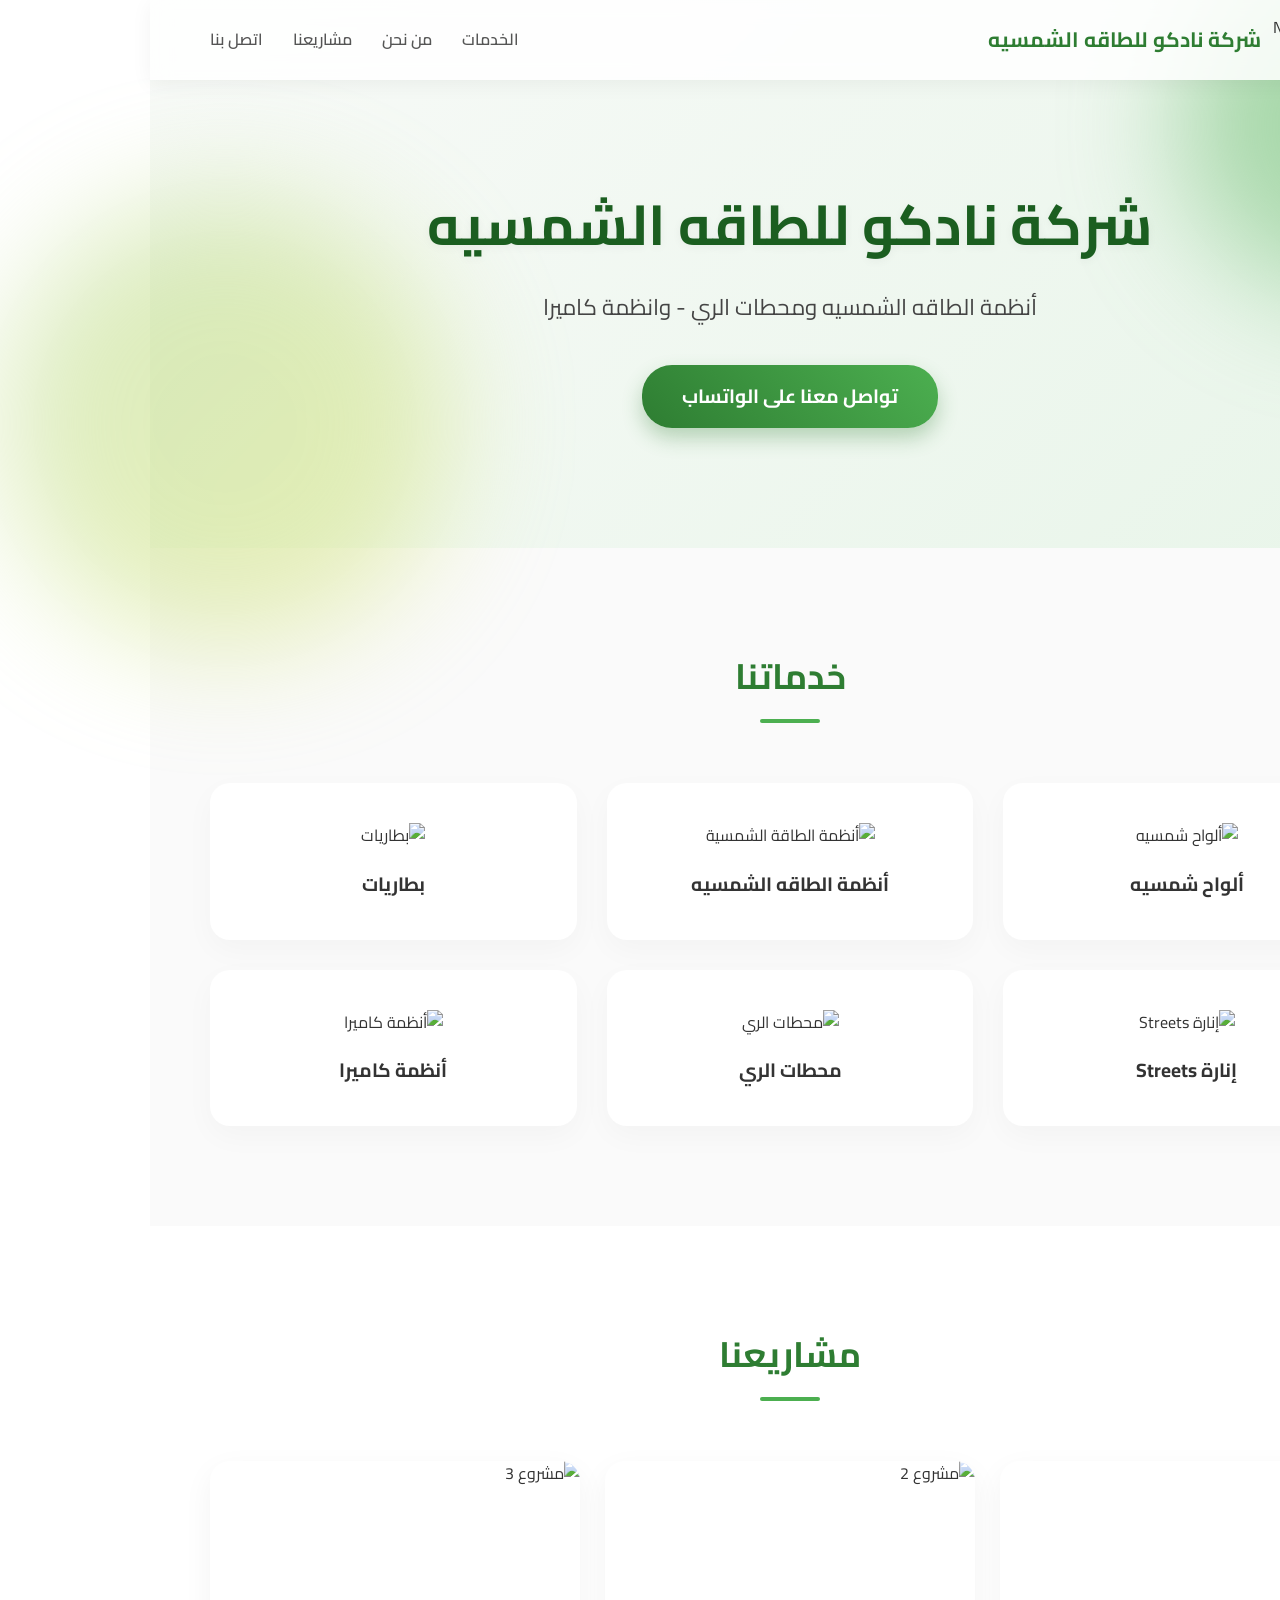
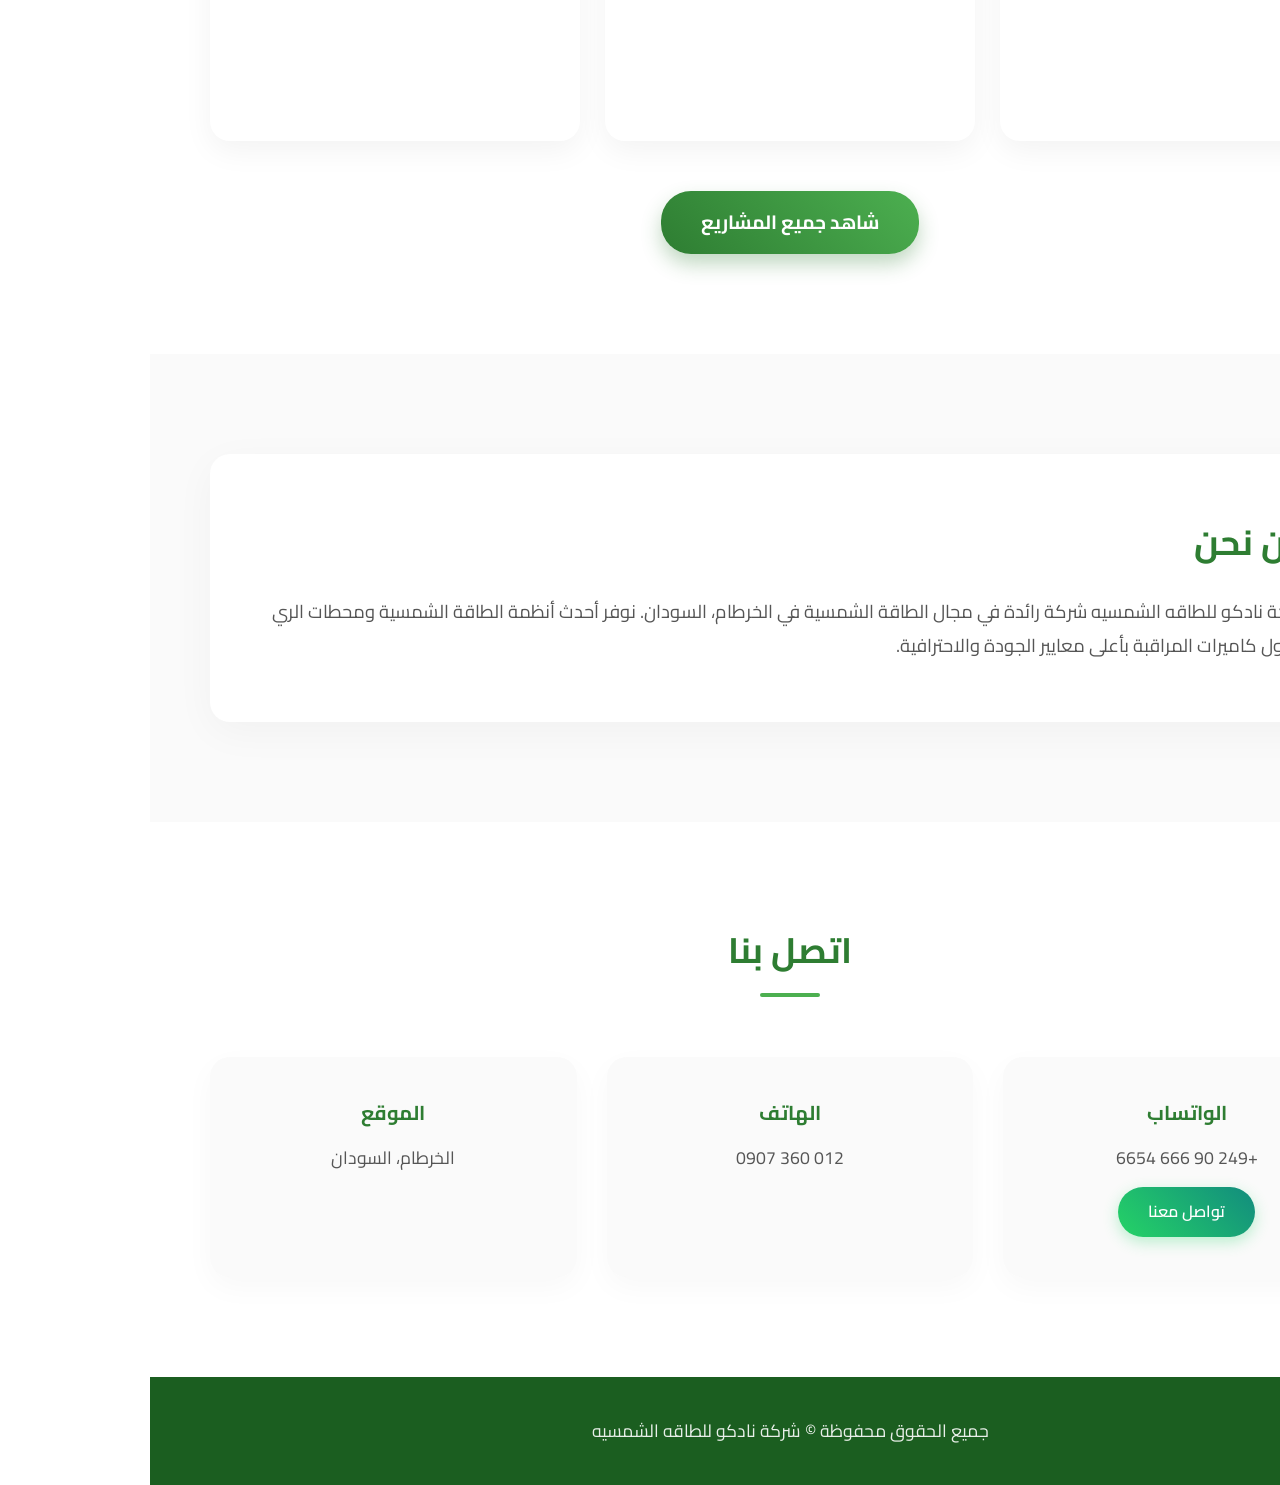
==== landing page/index.html @ d0db4cf8 "Add landing page folder for GitHub Pages" ====
<!DOCTYPE html>
<html lang="ar" dir="rtl">
<head>
    <meta charset="UTF-8">
    <meta name="viewport" content="width=device-width, initial-scale=1.0">
    <title>شركة نادكو للطاقه الشمسيه - Nadco Solar</title>
    <link rel="preconnect" href="https://fonts.googleapis.com">
    <link rel="preconnect" href="https://fonts.gstatic.com" crossorigin>
    <link href="https://fonts.googleapis.com/css2?family=Cairo:wght@400;600;700&display=swap" rel="stylesheet">
    <style>
        * {
            margin: 0;
            padding: 0;
            box-sizing: border-box;
        }

        body {
            font-family: 'Cairo', sans-serif;
            background-color: #ffffff;
            color: #333333;
            line-height: 1.6;
            overflow-x: hidden;
        }

        .container {
            max-width: 1200px;
            margin: 0 auto;
            padding: 0 20px;
        }

        /* Header */
        header {
            background: rgba(255, 255, 255, 0.85);
            backdrop-filter: blur(10px);
            -webkit-backdrop-filter: blur(10px);
            box-shadow: 0 4px 20px rgba(0,0,0,0.05);
            position: fixed;
            top: 0;
            left: 0;
            right: 0;
            z-index: 100;
        }

        .header-content {
            display: flex;
            justify-content: space-between;
            align-items: center;
            padding: 15px 0;
        }

        .logo {
            display: flex;
            align-items: center;
            gap: 12px;
        }

        .logo img {
            height: 50px;
            width: auto;
        }

        .logo-text {
            font-size: 1.3rem;
            font-weight: 700;
            color: #2E7D32;
        }

        nav {
            display: flex;
            gap: 30px;
        }

        nav a {
            text-decoration: none;
            color: #555555;
            font-weight: 600;
            transition: color 0.3s;
        }

        nav a:hover {
            color: #2E7D32;
        }

        /* Hero */
        .hero {
            padding: 180px 0 120px;
            text-align: center;
            background: linear-gradient(135deg, #f8faf8 0%, #e8f5e9 100%);
            position: relative;
            z-index: 1;
        }

        /* Geometric blur shapes for hero background */
        .hero-shape {
            position: absolute;
            border-radius: 50%;
            z-index: -1;
            opacity: 0.5;
            filter: blur(60px);
        }

        .hero-shape-1 {
            width: 350px;
            height: 350px;
            background: linear-gradient(135deg, #4caf50, #81c784);
            top: -50px;
            right: -100px;
            animation: float 6s ease-in-out infinite;
        }

        .hero-shape-2 {
            width: 450px;
            height: 450px;
            background: linear-gradient(135deg, #aed581, #dce775);
            bottom: -100px;
            left: -150px;
            animation: float 8s ease-in-out infinite reverse;
        }

        @keyframes float {
            0% { transform: translateY(0px) scale(1); }
            50% { transform: translateY(-30px) scale(1.05); }
            100% { transform: translateY(0px) scale(1); }
        }

        .hero h1 {
            font-size: 3.5rem;
            font-weight: 700;
            color: #1b5e20;
            margin-bottom: 20px;
            text-shadow: 0 2px 10px rgba(0,0,0,0.05);
        }

        .hero .tagline {
            font-size: 1.4rem;
            color: #444444;
            margin-bottom: 40px;
            max-width: 700px;
            margin-left: auto;
            margin-right: auto;
        }

        .cta-button {
            display: inline-block;
            background: linear-gradient(45deg, #2E7D32, #4CAF50);
            color: #ffffff;
            padding: 16px 40px;
            border-radius: 30px;
            text-decoration: none;
            font-weight: 700;
            font-size: 1.2rem;
            box-shadow: 0 10px 20px rgba(46, 125, 50, 0.3);
            transition: all 0.3s cubic-bezier(0.25, 0.8, 0.25, 1);
        }

        .cta-button:hover {
            transform: translateY(-5px);
            box-shadow: 0 15px 25px rgba(46, 125, 50, 0.4);
        }

        /* Scroll Reveal Utility Classes */
        .reveal-up {
            opacity: 0;
            transform: translateY(50px);
            transition: opacity 0.8s ease-out, transform 0.8s ease-out;
        }
        
        .reveal-left {
            opacity: 0;
            transform: translateX(-50px);
            transition: opacity 0.8s ease-out, transform 0.8s ease-out;
        }
        
        .reveal-right {
            opacity: 0;
            transform: translateX(50px);
            transition: opacity 0.8s ease-out, transform 0.8s ease-out;
        }

        .reveal-active {
            opacity: 1;
            transform: translate(0);
        }

        /* Services */
        .services {
            padding: 100px 0;
            background: #fafafa;
        }

        .section-title {
            text-align: center;
            font-size: 2.2rem;
            color: #2E7D32;
            margin-bottom: 60px;
            position: relative;
        }

        .section-title::after {
            content: '';
            display: block;
            width: 60px;
            height: 4px;
            background: #4CAF50;
            margin: 15px auto 0;
            border-radius: 2px;
        }

        .services-grid {
            display: grid;
            grid-template-columns: repeat(3, 1fr);
            gap: 30px;
        }

        .service-card {
            background: #ffffff;
            padding: 40px 30px;
            border-radius: 20px;
            text-align: center;
            box-shadow: 0 10px 30px rgba(0,0,0,0.03);
            transition: transform 0.4s ease, box-shadow 0.4s ease;
            position: relative;
            overflow: hidden;
            z-index: 1;
        }

        .service-card::before {
            content: '';
            position: absolute;
            top: 0;
            left: 0;
            width: 100%;
            height: 100%;
            background: linear-gradient(135deg, rgba(76, 175, 80, 0.05) 0%, rgba(129, 199, 132, 0.02) 100%);
            z-index: -1;
            opacity: 0;
            transition: opacity 0.4s ease;
        }

        .service-card:hover {
            transform: translateY(-10px);
            box-shadow: 0 15px 40px rgba(0,0,0,0.08);
        }

        .service-card:hover::before {
            opacity: 1;
        }

        .service-card img {
            width: 90px;
            height: 90px;
            object-fit: contain;
            margin-bottom: 20px;
            transition: transform 0.4s ease;
        }

        .service-card:hover img {
            transform: scale(1.1);
        }

        .service-card h3 {
            font-size: 1.2rem;
            color: #333333;
            font-weight: 700;
        }

        /* Portfolio */
        .portfolio {
            padding: 100px 0;
            background: #ffffff;
        }

        .portfolio-grid {
            display: grid;
            grid-template-columns: repeat(3, 1fr);
            gap: 25px;
        }

        .portfolio-item {
            border-radius: 20px;
            overflow: hidden;
            box-shadow: 0 10px 30px rgba(0,0,0,0.05);
            position: relative;
            transition: transform 0.4s ease, box-shadow 0.4s ease;
        }

        .portfolio-item:hover {
            transform: translateY(-8px);
            box-shadow: 0 15px 40px rgba(0,0,0,0.12);
        }

        .portfolio-item img {
            width: 100%;
            height: 280px;
            object-fit: cover;
            display: block;
            transition: transform 0.5s ease;
        }

        .portfolio-item:hover img {
            transform: scale(1.05);
        }

        /* About */
        .about {
            padding: 100px 0;
            background: #fafafa;
        }

        .about-content {
            display: flex;
            align-items: center;
            gap: 50px;
            background: #ffffff;
            padding: 60px;
            border-radius: 20px;
            box-shadow: 0 10px 40px rgba(0,0,0,0.04);
        }

        .about-text {
            flex: 1;
        }

        .about-text h2 {
            font-size: 2.2rem;
            color: #2E7D32;
            margin-bottom: 25px;
        }

        .about-text p {
            font-size: 1.15rem;
            color: #555555;
            line-height: 1.8;
        }

        /* Contact */
        .contact {
            padding: 100px 0;
            background: #ffffff;
        }

        .contact-grid {
            display: grid;
            grid-template-columns: repeat(3, 1fr);
            gap: 30px;
        }

        .contact-card {
            background: #fafafa;
            padding: 40px 30px;
            border-radius: 20px;
            text-align: center;
            box-shadow: 0 10px 30px rgba(0,0,0,0.03);
            transition: transform 0.3s ease;
        }

        .contact-card:hover {
            transform: translateY(-5px);
        }

        .contact-card h3 {
            font-size: 1.25rem;
            color: #2E7D32;
            margin-bottom: 15px;
            font-weight: 700;
        }

        .contact-card p {
            color: #555555;
            font-size: 1.1rem;
        }

        .whatsapp-btn {
            display: inline-block;
            background: linear-gradient(45deg, #25D366, #128c7e);
            color: #ffffff;
            padding: 12px 30px;
            border-radius: 25px;
            text-decoration: none;
            font-weight: 600;
            margin-top: 15px;
            box-shadow: 0 5px 15px rgba(37, 211, 102, 0.3);
            transition: all 0.3s ease;
        }

        .whatsapp-btn:hover {
            transform: translateY(-3px);
            box-shadow: 0 8px 20px rgba(37, 211, 102, 0.4);
        }

        /* Footer */
        footer {
            background: #1b5e20;
            color: #ffffff;
            padding: 40px 0;
            text-align: center;
        }

        footer p {
            opacity: 0.9;
            font-size: 1.1rem;
        }

        /* Responsive */
        @media (max-width: 900px) {
            .hero h1 {
                font-size: 2.8rem;
            }
            .services-grid, .portfolio-grid {
                grid-template-columns: repeat(2, 1fr);
            }
        }

        @media (max-width: 768px) {
            .header-content {
                flex-direction: column;
                gap: 15px;
            }

            nav {
                gap: 20px;
                flex-wrap: wrap;
                justify-content: center;
            }

            .hero {
                padding: 160px 0 80px;
            }

            .hero h1 {
                font-size: 2.2rem;
            }

            .hero .tagline {
                font-size: 1.1rem;
            }

            .services-grid {
                grid-template-columns: 1fr;
            }

            .portfolio-grid {
                grid-template-columns: 1fr;
            }

            .contact-grid {
                grid-template-columns: 1fr;
            }

            .about-content {
                flex-direction: column;
                padding: 40px 20px;
            }
        }
    </style>
</head>
<body>
    <header>
        <div class="container">
            <div class="header-content">
                <div class="logo">
                    <img src="images/logo.png" alt="Nadco Solar">
                    <span class="logo-text">شركة نادكو للطاقه الشمسيه</span>
                </div>
                <nav>
                    <a href="#services">الخدمات</a>
                    <a href="#about">من نحن</a>
                    <a href="projects.html">مشاريعنا</a>
                    <a href="#contact">اتصل بنا</a>
                </nav>
            </div>
        </div>
    </header>

    <section class="hero reveal-up">
        <div class="hero-shape hero-shape-1"></div>
        <div class="hero-shape hero-shape-2"></div>
        <div class="container">
            <h1>شركة نادكو للطاقه الشمسيه</h1>
            <p class="tagline">أنظمة الطاقه الشمسيه ومحطات الري - وانظمة كاميرا</p>
            <a href="https://wa.me/249906666654" class="cta-button">تواصل معنا على الواتساب</a>
        </div>
    </section>

    <section class="services" id="services">
        <div class="container">
            <h2 class="section-title reveal-up">خدماتنا</h2>
            <div class="services-grid">
                <div class="service-card reveal-up" style="transition-delay: 0.1s;">
                    <img src="images/solar-panel.gif" alt="ألواح شمسيه">
                    <h3>ألواح شمسيه</h3>
                </div>
                <div class="service-card reveal-up" style="transition-delay: 0.2s;">
                    <img src="images/solar-energy.gif" alt="أنظمة الطاقة الشمسية">
                    <h3>أنظمة الطاقه الشمسيه</h3>
                </div>
                <div class="service-card reveal-up" style="transition-delay: 0.3s;">
                    <img src="images/battery.gif" alt="بطاريات">
                    <h3>بطاريات</h3>
                </div>
                <div class="service-card reveal-up" style="transition-delay: 0.1s;">
                    <img src="images/street-light.gif" alt="إنارة Streets">
                    <h3>إنارة Streets</h3>
                </div>
                <div class="service-card reveal-up" style="transition-delay: 0.2s;">
                    <img src="images/factory.gif" alt="محطات الري">
                    <h3>محطات الري</h3>
                </div>
                <div class="service-card reveal-up" style="transition-delay: 0.3s;">
                    <img src="images/building.gif" alt="أنظمة كاميرا">
                    <h3>أنظمة كاميرا</h3>
                </div>
            </div>
        </div>
    </section>

    <section class="portfolio" id="portfolio">
        <div class="container">
            <h2 class="section-title reveal-up">مشاريعنا</h2>
            <div class="portfolio-grid">
                <div class="portfolio-item reveal-up" style="transition-delay: 0.1s;">
                    <img src="images/12.jpeg" alt="مشروع 1">
                </div>
                <div class="portfolio-item reveal-up" style="transition-delay: 0.2s;">
                    <img src="images/40.jpeg" alt="مشروع 2">
                </div>
                <div class="portfolio-item reveal-up" style="transition-delay: 0.3s;">
                    <img src="images/46.jpeg" alt="مشروع 3">
                </div>
            </div>
            <div style="text-align: center; margin-top: 50px;" class="reveal-up">
                <a href="projects.html" class="cta-button">شاهد جميع المشاريع</a>
            </div>
        </div>
    </section>

    <section class="about" id="about">
        <div class="container">
            <div class="about-content reveal-left">
                <div class="about-text">
                    <h2>من نحن</h2>
                    <p>شركة نادكو للطاقه الشمسيه شركة رائدة في مجال الطاقة الشمسية في الخرطام، السودان. نوفر أحدث أنظمة الطاقة الشمسية ومحطات الري وحلول كاميرات المراقبة بأعلى معايير الجودة والاحترافية.</p>
                </div>
            </div>
        </div>
    </section>

    <section class="contact" id="contact">
        <div class="container">
            <h2 class="section-title reveal-up">اتصل بنا</h2>
            <div class="contact-grid">
                <div class="contact-card reveal-up" style="transition-delay: 0.1s;">
                    <h3>الواتساب</h3>
                    <p>+249 90 666 6654</p>
                    <a href="https://wa.me/249906666654" class="whatsapp-btn">تواصل معنا</a>
                </div>
                <div class="contact-card reveal-up" style="transition-delay: 0.2s;">
                    <h3>الهاتف</h3>
                    <p>012 360 0907</p>
                </div>
                <div class="contact-card reveal-up" style="transition-delay: 0.3s;">
                    <h3>الموقع</h3>
                    <p>الخرطام، السودان</p>
                </div>
            </div>
        </div>
    </section>

    <footer>
        <div class="container">
            <p>جميع الحقوق محفوظة © شركة نادكو للطاقه الشمسيه</p>
        </div>
    </footer>

    <!-- Scroll Reveal Script -->
    <script>
        document.addEventListener('DOMContentLoaded', function() {
            const observerOptions = {
                root: null,
                rootMargin: '0px',
                threshold: 0.15
            };

            const observer = new IntersectionObserver((entries, observer) => {
                entries.forEach(entry => {
                    if (entry.isIntersecting) {
                        entry.target.classList.add('reveal-active');
                        // Optional: unobserve after revealing if you only want it to happen once
                        // observer.unobserve(entry.target);
                    }
                });
            }, observerOptions);

            const revealElements = document.querySelectorAll('.reveal-up, .reveal-left, .reveal-right');
            revealElements.forEach(el => {
                observer.observe(el);
            });
        });
    </script>
</body>
</html>
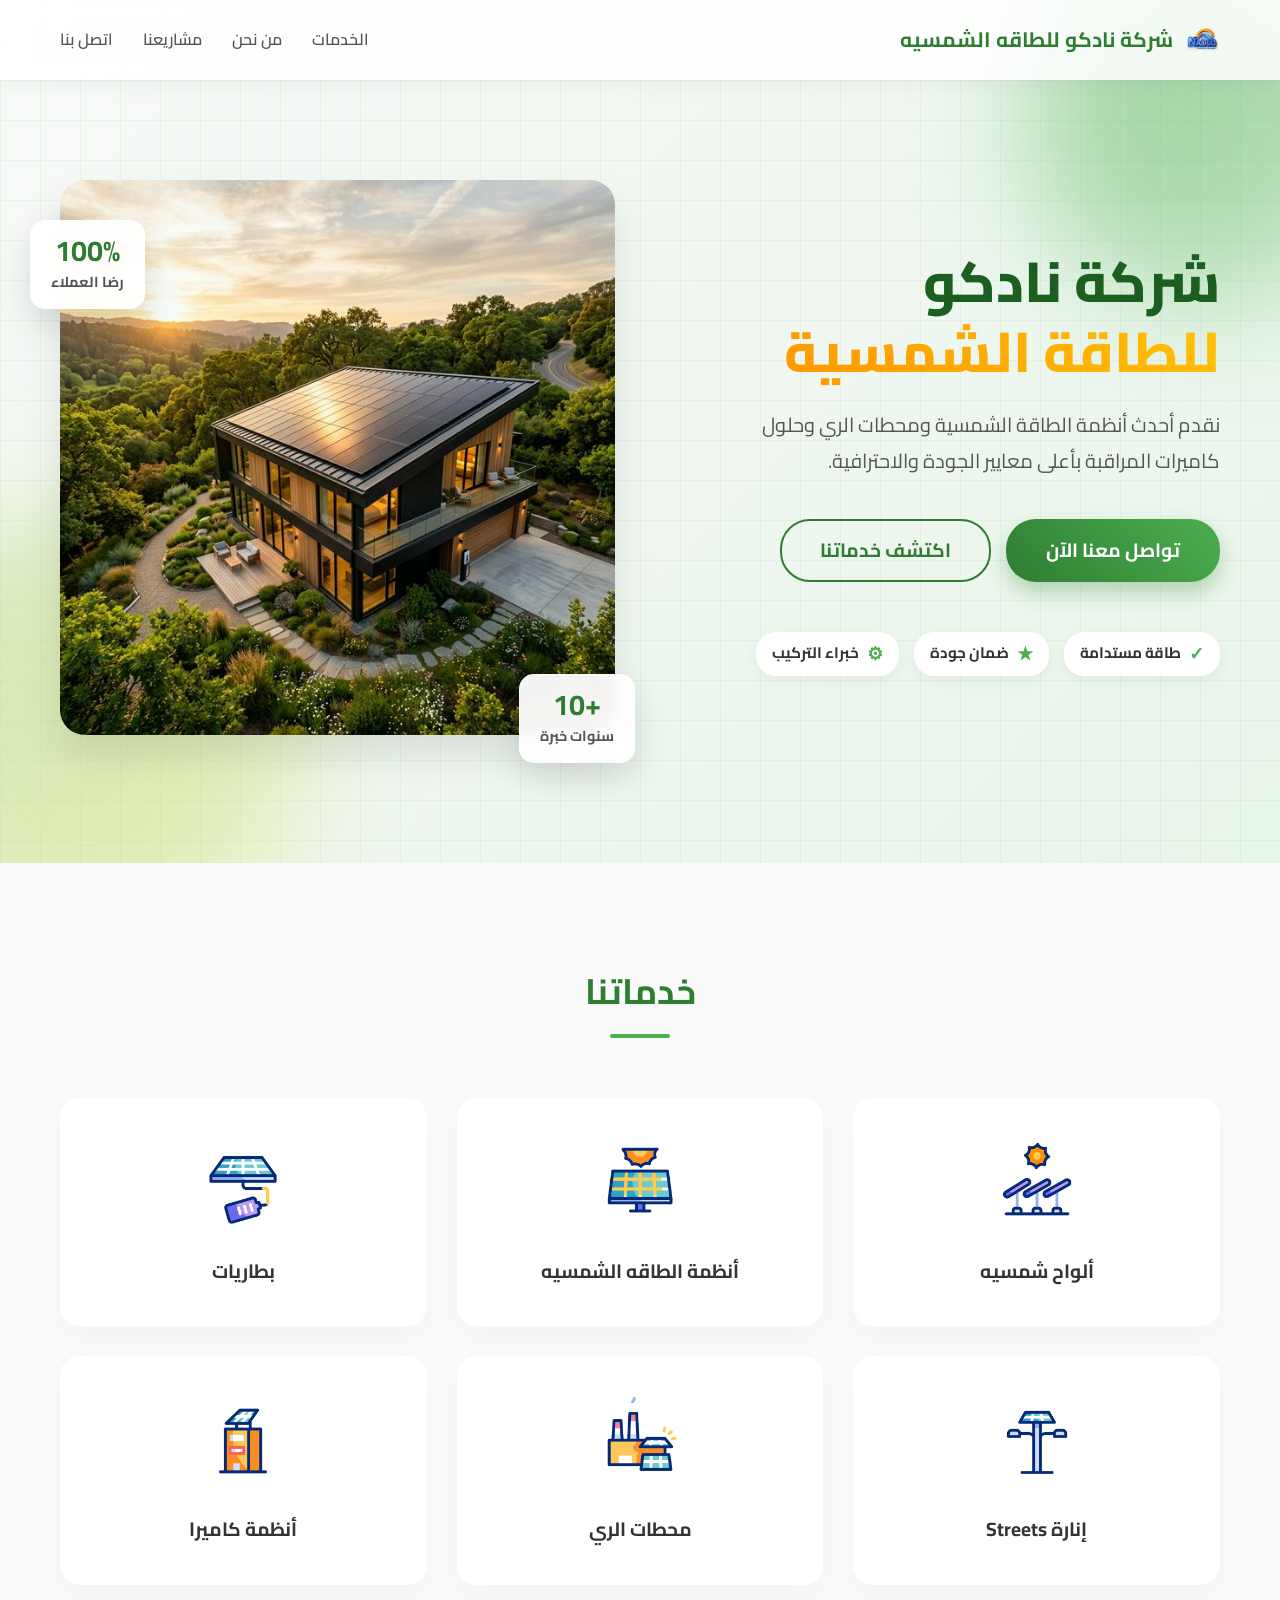
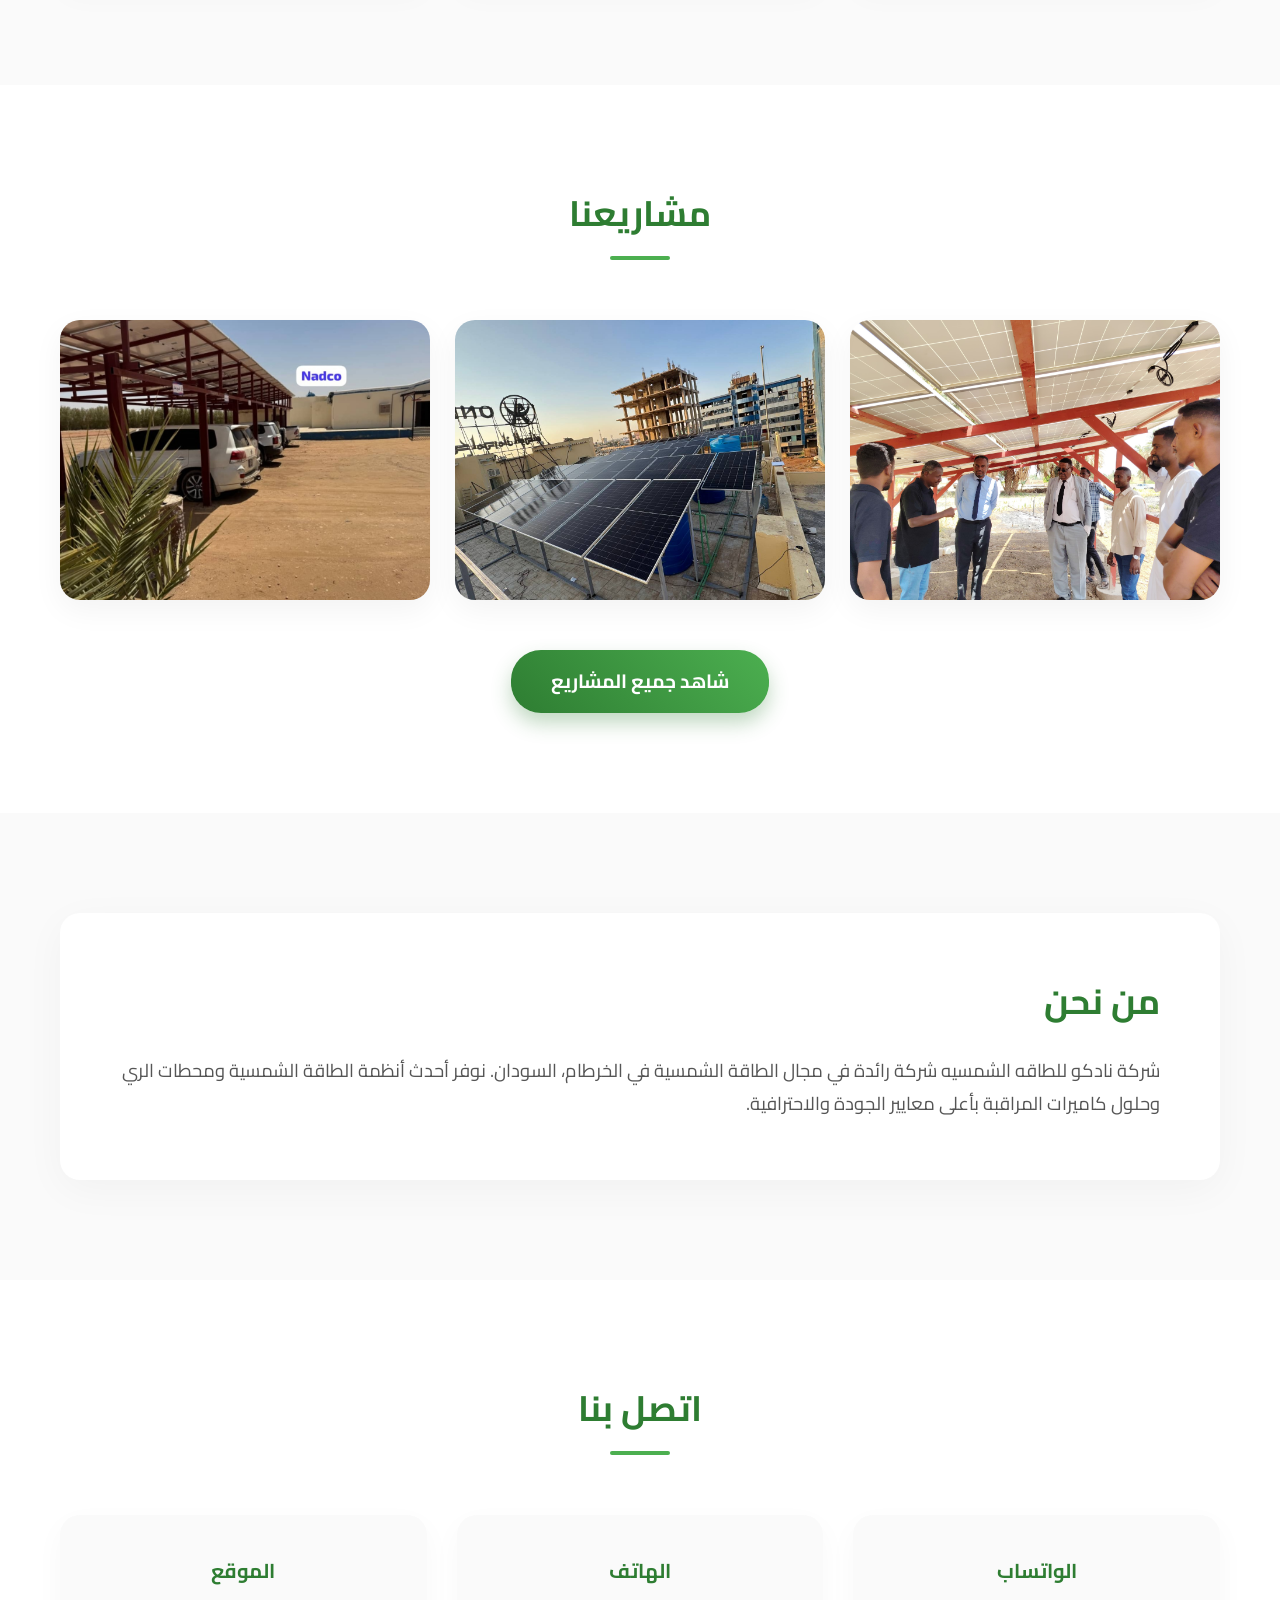
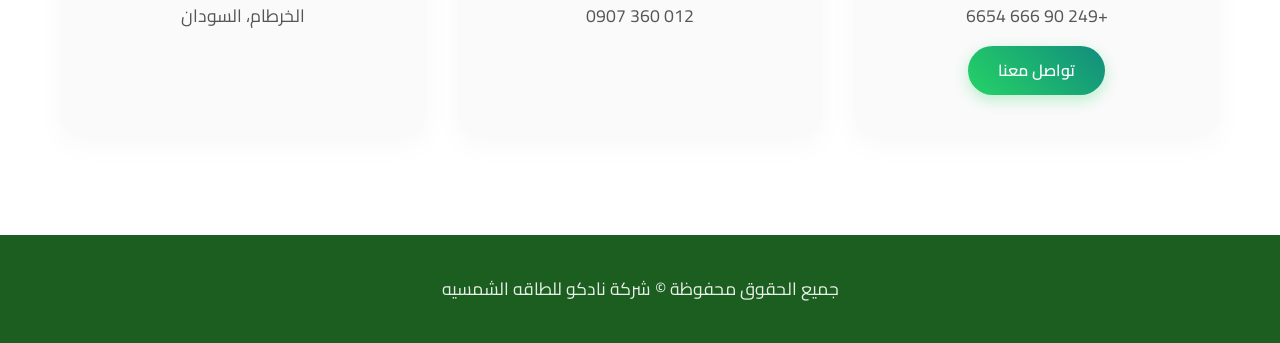
==== commit 5bb0069b: "Update index.html and add hero-solar image" ====
--- a/landing page/index.html
+++ b/landing page/index.html
@@ -84,10 +84,22 @@
         /* Hero */
         .hero {
             padding: 180px 0 120px;
-            text-align: center;
-            background: linear-gradient(135deg, #f8faf8 0%, #e8f5e9 100%);
             position: relative;
             z-index: 1;
+            background: linear-gradient(135deg, #f8faf8 0%, #e8f5e9 100%);
+            overflow: hidden;
+        }
+
+        .hero-bg-grid {
+            position: absolute;
+            top: 0;
+            left: 0;
+            right: 0;
+            bottom: 0;
+            background-image: linear-gradient(rgba(46, 125, 50, 0.05) 1px, transparent 1px),
+            linear-gradient(90deg, rgba(46, 125, 50, 0.05) 1px, transparent 1px);
+            background-size: 40px 40px;
+            z-index: -2;
         }
 
         /* Geometric blur shapes for hero background */
@@ -123,21 +135,45 @@
             100% { transform: translateY(0px) scale(1); }
         }
 
-        .hero h1 {
+        .hero-container {
+            display: grid;
+            grid-template-columns: 1fr 1fr;
+            gap: 50px;
+            align-items: center;
+        }
+
+        .hero-content {
+            text-align: right;
+        }
+
+        .hero-content h1 {
             font-size: 3.5rem;
-            font-weight: 700;
+            font-weight: 800;
             color: #1b5e20;
             margin-bottom: 20px;
-            text-shadow: 0 2px 10px rgba(0,0,0,0.05);
-        }
-
-        .hero .tagline {
-            font-size: 1.4rem;
-            color: #444444;
+            line-height: 1.25;
+        }
+
+        .highlight-text {
+            background: linear-gradient(45deg, #FF9800, #FFC107);
+            -webkit-background-clip: text;
+            -webkit-text-fill-color: transparent;
+            display: inline-block;
+        }
+
+        .hero-content .tagline {
+            font-size: 1.25rem;
+            color: #555555;
             margin-bottom: 40px;
-            max-width: 700px;
-            margin-left: auto;
-            margin-right: auto;
+            line-height: 1.8;
+            max-width: 90%;
+        }
+
+        .hero-actions {
+            display: flex;
+            gap: 15px;
+            margin-bottom: 50px;
+            flex-wrap: wrap;
         }
 
         .cta-button {
@@ -158,6 +194,112 @@
             box-shadow: 0 15px 25px rgba(46, 125, 50, 0.4);
         }
 
+        .cta-secondary {
+            display: inline-block;
+            background: transparent;
+            color: #2E7D32;
+            padding: 14px 38px;
+            border-radius: 30px;
+            text-decoration: none;
+            font-weight: 700;
+            font-size: 1.2rem;
+            border: 2px solid #2E7D32;
+            transition: all 0.3s ease;
+        }
+
+        .cta-secondary:hover {
+            background: rgba(46, 125, 50, 0.05);
+            transform: translateY(-5px);
+        }
+
+        .trust-badges {
+            display: flex;
+            gap: 15px;
+            flex-wrap: wrap;
+        }
+
+        .badge {
+            display: flex;
+            align-items: center;
+            gap: 8px;
+            font-size: 0.95rem;
+            color: #333;
+            font-weight: 700;
+            background: #ffffff;
+            padding: 8px 16px;
+            border-radius: 20px;
+            box-shadow: 0 5px 15px rgba(0,0,0,0.05);
+        }
+
+        .badge-icon {
+            color: #4CAF50;
+            font-size: 1.1rem;
+        }
+
+        /* Hero Visual */
+        .hero-visual {
+            position: relative;
+        }
+
+        .image-wrapper {
+            position: relative;
+            z-index: 2;
+        }
+
+        .image-wrapper img {
+            width: 100%;
+            height: auto;
+            border-radius: 25px;
+            box-shadow: 0 20px 40px rgba(0,0,0,0.1);
+            animation: float-img 6s ease-in-out infinite;
+        }
+
+        @keyframes float-img {
+            0% { transform: translateY(0px); }
+            50% { transform: translateY(-15px); }
+            100% { transform: translateY(0px); }
+        }
+
+        .floating-card {
+            position: absolute;
+            background: rgba(255, 255, 255, 0.95);
+            backdrop-filter: blur(10px);
+            padding: 15px 20px;
+            border-radius: 15px;
+            box-shadow: 0 15px 35px rgba(0,0,0,0.12);
+            display: flex;
+            flex-direction: column;
+            align-items: center;
+            z-index: 3;
+            border: 1px solid rgba(255,255,255,0.6);
+            animation: float 4s ease-in-out infinite alternate;
+        }
+
+        .stat-card-1 {
+            bottom: -20px;
+            right: -20px;
+            animation-delay: 1s;
+        }
+
+        .stat-card-2 {
+            top: 40px;
+            left: -30px;
+            animation-delay: 2s;
+        }
+
+        .floating-card strong {
+            font-size: 1.8rem;
+            color: #2E7D32;
+            line-height: 1;
+            margin-bottom: 5px;
+        }
+
+        .floating-card span {
+            font-size: 0.9rem;
+            color: #555;
+            font-weight: 700;
+        }
+
         /* Scroll Reveal Utility Classes */
         .reveal-up {
             opacity: 0;
@@ -403,9 +545,29 @@
 
         /* Responsive */
         @media (max-width: 900px) {
-            .hero h1 {
+            .hero-container {
+                grid-template-columns: 1fr;
+                gap: 40px;
+            }
+            .hero-content {
+                text-align: center;
+            }
+            .hero-content h1 {
                 font-size: 2.8rem;
             }
+            .hero-content .tagline {
+                max-width: 100%;
+                margin-left: auto;
+                margin-right: auto;
+            }
+            .hero-actions {
+                justify-content: center;
+            }
+            .trust-badges {
+                justify-content: center;
+            }
+            .stat-card-1 { right: 10px; }
+            .stat-card-2 { left: 10px; }
             .services-grid, .portfolio-grid {
                 grid-template-columns: repeat(2, 1fr);
             }
@@ -427,11 +589,11 @@
                 padding: 160px 0 80px;
             }
 
-            .hero h1 {
+            .hero-content h1 {
                 font-size: 2.2rem;
             }
 
-            .hero .tagline {
+            .hero-content .tagline {
                 font-size: 1.1rem;
             }
 
@@ -473,12 +635,36 @@
     </header>
 
     <section class="hero reveal-up">
+        <div class="hero-bg-grid"></div>
         <div class="hero-shape hero-shape-1"></div>
         <div class="hero-shape hero-shape-2"></div>
-        <div class="container">
-            <h1>شركة نادكو للطاقه الشمسيه</h1>
-            <p class="tagline">أنظمة الطاقه الشمسيه ومحطات الري - وانظمة كاميرا</p>
-            <a href="https://wa.me/249906666654" class="cta-button">تواصل معنا على الواتساب</a>
+        <div class="container hero-container">
+            <div class="hero-content">
+                <h1>شركة نادكو <span class="highlight-text">للطاقة الشمسية</span></h1>
+                <p class="tagline">نقدم أحدث أنظمة الطاقة الشمسية ومحطات الري وحلول كاميرات المراقبة بأعلى معايير الجودة والاحترافية.</p>
+                <div class="hero-actions">
+                    <a href="https://wa.me/249906666654" class="cta-button">تواصل معنا الآن</a>
+                    <a href="#services" class="cta-secondary">اكتشف خدماتنا</a>
+                </div>
+                <div class="trust-badges">
+                    <div class="badge"><span class="badge-icon">✓</span> طاقة مستدامة</div>
+                    <div class="badge"><span class="badge-icon">★</span> ضمان جودة</div>
+                    <div class="badge"><span class="badge-icon">⚙</span> خبراء التركيب</div>
+                </div>
+            </div>
+            <div class="hero-visual reveal-up" style="transition-delay: 0.2s;">
+                <div class="image-wrapper">
+                    <img src="images/hero-solar.png" alt="حلول الطاقة الشمسية من شركة نادكو">
+                    <div class="floating-card stat-card-1">
+                        <strong>+10</strong>
+                        <span>سنوات خبرة</span>
+                    </div>
+                    <div class="floating-card stat-card-2">
+                        <strong>100%</strong>
+                        <span>رضا العملاء</span>
+                    </div>
+                </div>
+            </div>
         </div>
     </section>
 
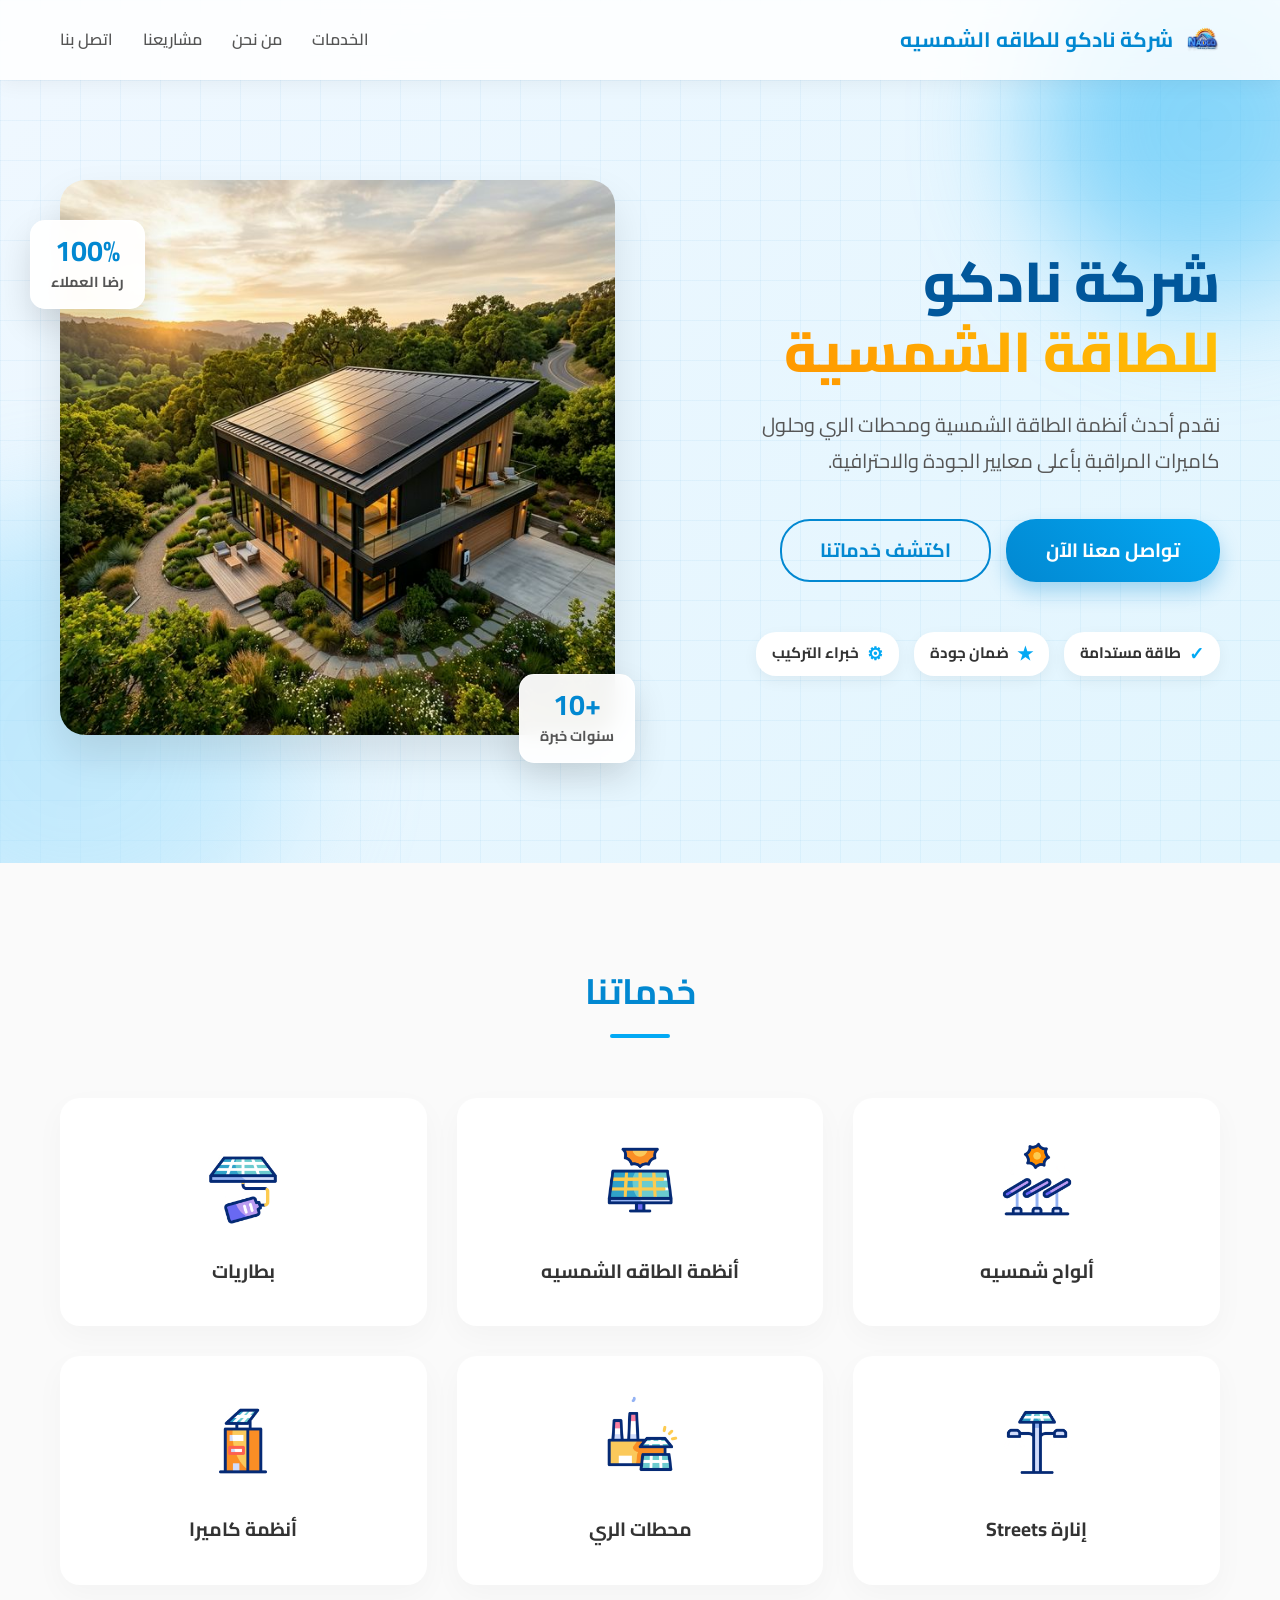
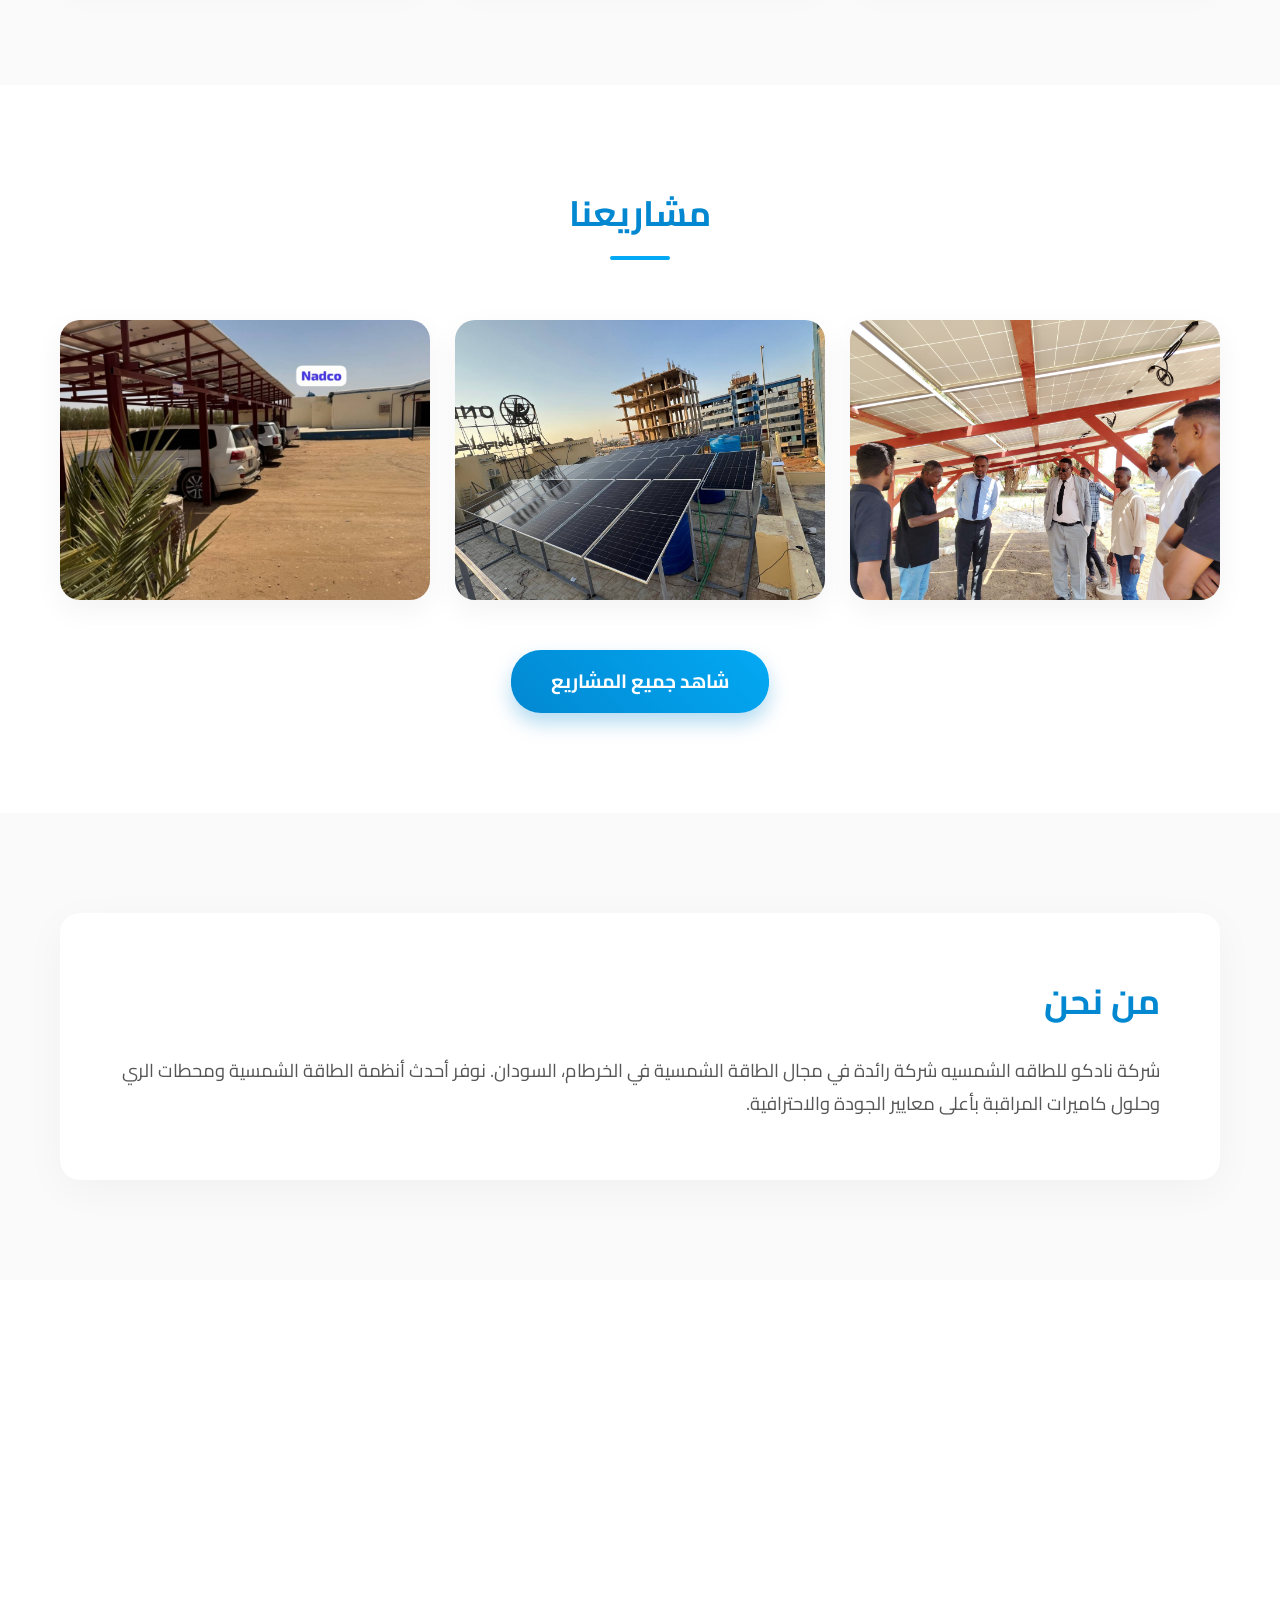
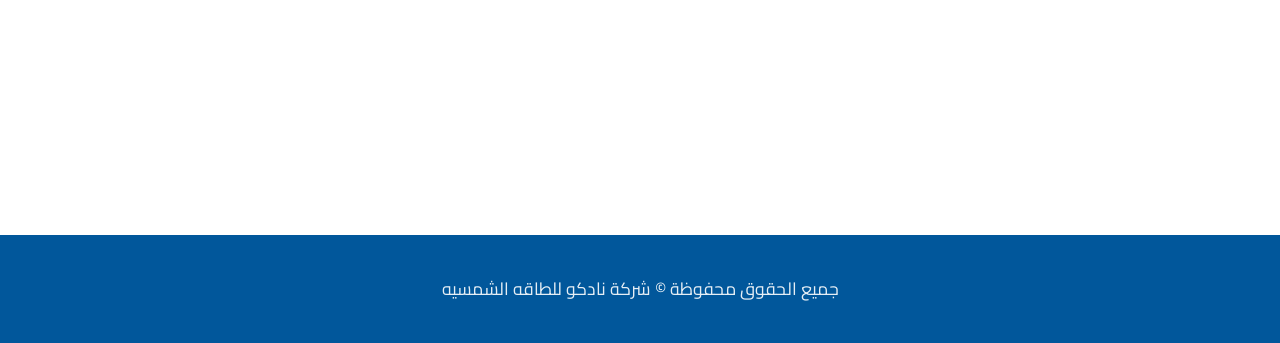
==== commit b2577947: "Update color scheme from green to blue theme" ====
--- a/landing page/index.html
+++ b/landing page/index.html
@@ -62,7 +62,7 @@
         .logo-text {
             font-size: 1.3rem;
             font-weight: 700;
-            color: #2E7D32;
+            color: #0288D1;
         }
 
         nav {
@@ -78,7 +78,7 @@
         }
 
         nav a:hover {
-            color: #2E7D32;
+            color: #0288D1;
         }
 
         /* Hero */
@@ -86,7 +86,7 @@
             padding: 180px 0 120px;
             position: relative;
             z-index: 1;
-            background: linear-gradient(135deg, #f8faf8 0%, #e8f5e9 100%);
+            background: linear-gradient(135deg, #f0f8ff 0%, #e1f5fe 100%);
             overflow: hidden;
         }
 
@@ -96,8 +96,8 @@
             left: 0;
             right: 0;
             bottom: 0;
-            background-image: linear-gradient(rgba(46, 125, 50, 0.05) 1px, transparent 1px),
-            linear-gradient(90deg, rgba(46, 125, 50, 0.05) 1px, transparent 1px);
+            background-image: linear-gradient(rgba(2, 136, 209, 0.05) 1px, transparent 1px),
+            linear-gradient(90deg, rgba(2, 136, 209, 0.05) 1px, transparent 1px);
             background-size: 40px 40px;
             z-index: -2;
         }
@@ -114,7 +114,7 @@
         .hero-shape-1 {
             width: 350px;
             height: 350px;
-            background: linear-gradient(135deg, #4caf50, #81c784);
+            background: linear-gradient(135deg, #03a9f4, #4fc3f7);
             top: -50px;
             right: -100px;
             animation: float 6s ease-in-out infinite;
@@ -123,7 +123,7 @@
         .hero-shape-2 {
             width: 450px;
             height: 450px;
-            background: linear-gradient(135deg, #aed581, #dce775);
+            background: linear-gradient(135deg, #81d4fa, #b3e5fc);
             bottom: -100px;
             left: -150px;
             animation: float 8s ease-in-out infinite reverse;
@@ -149,7 +149,7 @@
         .hero-content h1 {
             font-size: 3.5rem;
             font-weight: 800;
-            color: #1b5e20;
+            color: #01579B;
             margin-bottom: 20px;
             line-height: 1.25;
         }
@@ -178,37 +178,37 @@
 
         .cta-button {
             display: inline-block;
-            background: linear-gradient(45deg, #2E7D32, #4CAF50);
+            background: linear-gradient(45deg, #0288D1, #03A9F4);
             color: #ffffff;
             padding: 16px 40px;
             border-radius: 30px;
             text-decoration: none;
             font-weight: 700;
             font-size: 1.2rem;
-            box-shadow: 0 10px 20px rgba(46, 125, 50, 0.3);
+            box-shadow: 0 10px 20px rgba(2, 136, 209, 0.3);
             transition: all 0.3s cubic-bezier(0.25, 0.8, 0.25, 1);
         }
 
         .cta-button:hover {
             transform: translateY(-5px);
-            box-shadow: 0 15px 25px rgba(46, 125, 50, 0.4);
+            box-shadow: 0 15px 25px rgba(2, 136, 209, 0.4);
         }
 
         .cta-secondary {
             display: inline-block;
             background: transparent;
-            color: #2E7D32;
+            color: #0288D1;
             padding: 14px 38px;
             border-radius: 30px;
             text-decoration: none;
             font-weight: 700;
             font-size: 1.2rem;
-            border: 2px solid #2E7D32;
+            border: 2px solid #0288D1;
             transition: all 0.3s ease;
         }
 
         .cta-secondary:hover {
-            background: rgba(46, 125, 50, 0.05);
+            background: rgba(2, 136, 209, 0.05);
             transform: translateY(-5px);
         }
 
@@ -232,7 +232,7 @@
         }
 
         .badge-icon {
-            color: #4CAF50;
+            color: #03A9F4;
             font-size: 1.1rem;
         }
 
@@ -289,7 +289,7 @@
 
         .floating-card strong {
             font-size: 1.8rem;
-            color: #2E7D32;
+            color: #0288D1;
             line-height: 1;
             margin-bottom: 5px;
         }
@@ -333,7 +333,7 @@
         .section-title {
             text-align: center;
             font-size: 2.2rem;
-            color: #2E7D32;
+            color: #0288D1;
             margin-bottom: 60px;
             position: relative;
         }
@@ -343,7 +343,7 @@
             display: block;
             width: 60px;
             height: 4px;
-            background: #4CAF50;
+            background: #03A9F4;
             margin: 15px auto 0;
             border-radius: 2px;
         }
@@ -373,7 +373,7 @@
             left: 0;
             width: 100%;
             height: 100%;
-            background: linear-gradient(135deg, rgba(76, 175, 80, 0.05) 0%, rgba(129, 199, 132, 0.02) 100%);
+            background: linear-gradient(135deg, rgba(3, 169, 244, 0.05) 0%, rgba(79, 195, 247, 0.02) 100%);
             z-index: -1;
             opacity: 0;
             transition: opacity 0.4s ease;
@@ -465,7 +465,7 @@
 
         .about-text h2 {
             font-size: 2.2rem;
-            color: #2E7D32;
+            color: #0288D1;
             margin-bottom: 25px;
         }
 
@@ -502,7 +502,7 @@
 
         .contact-card h3 {
             font-size: 1.25rem;
-            color: #2E7D32;
+            color: #0288D1;
             margin-bottom: 15px;
             font-weight: 700;
         }
@@ -514,25 +514,25 @@
 
         .whatsapp-btn {
             display: inline-block;
-            background: linear-gradient(45deg, #25D366, #128c7e);
+            background: linear-gradient(45deg, #03A9F4, #0288D1);
             color: #ffffff;
             padding: 12px 30px;
             border-radius: 25px;
             text-decoration: none;
             font-weight: 600;
             margin-top: 15px;
-            box-shadow: 0 5px 15px rgba(37, 211, 102, 0.3);
+            box-shadow: 0 5px 15px rgba(3, 169, 244, 0.3);
             transition: all 0.3s ease;
         }
 
         .whatsapp-btn:hover {
             transform: translateY(-3px);
-            box-shadow: 0 8px 20px rgba(37, 211, 102, 0.4);
+            box-shadow: 0 8px 20px rgba(3, 169, 244, 0.4);
         }
 
         /* Footer */
         footer {
-            background: #1b5e20;
+            background: #01579B;
             color: #ffffff;
             padding: 40px 0;
             text-align: center;
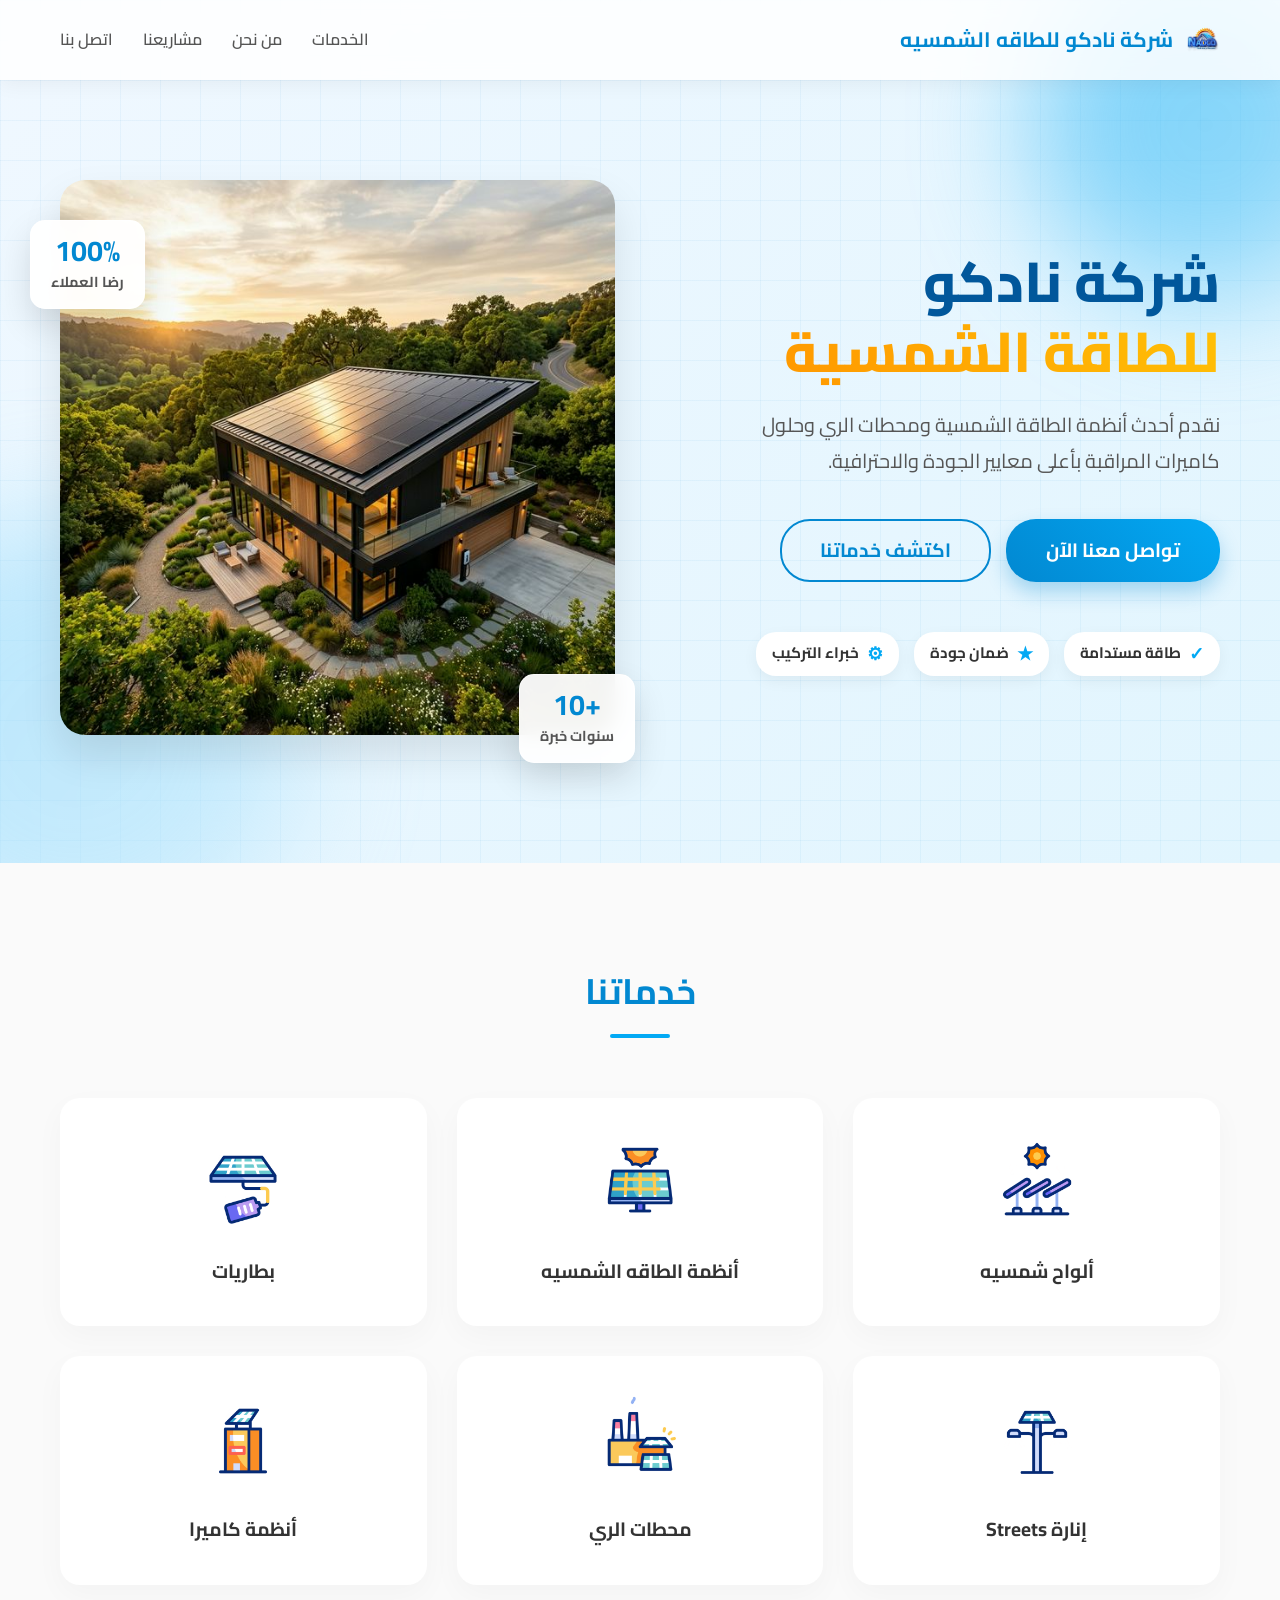
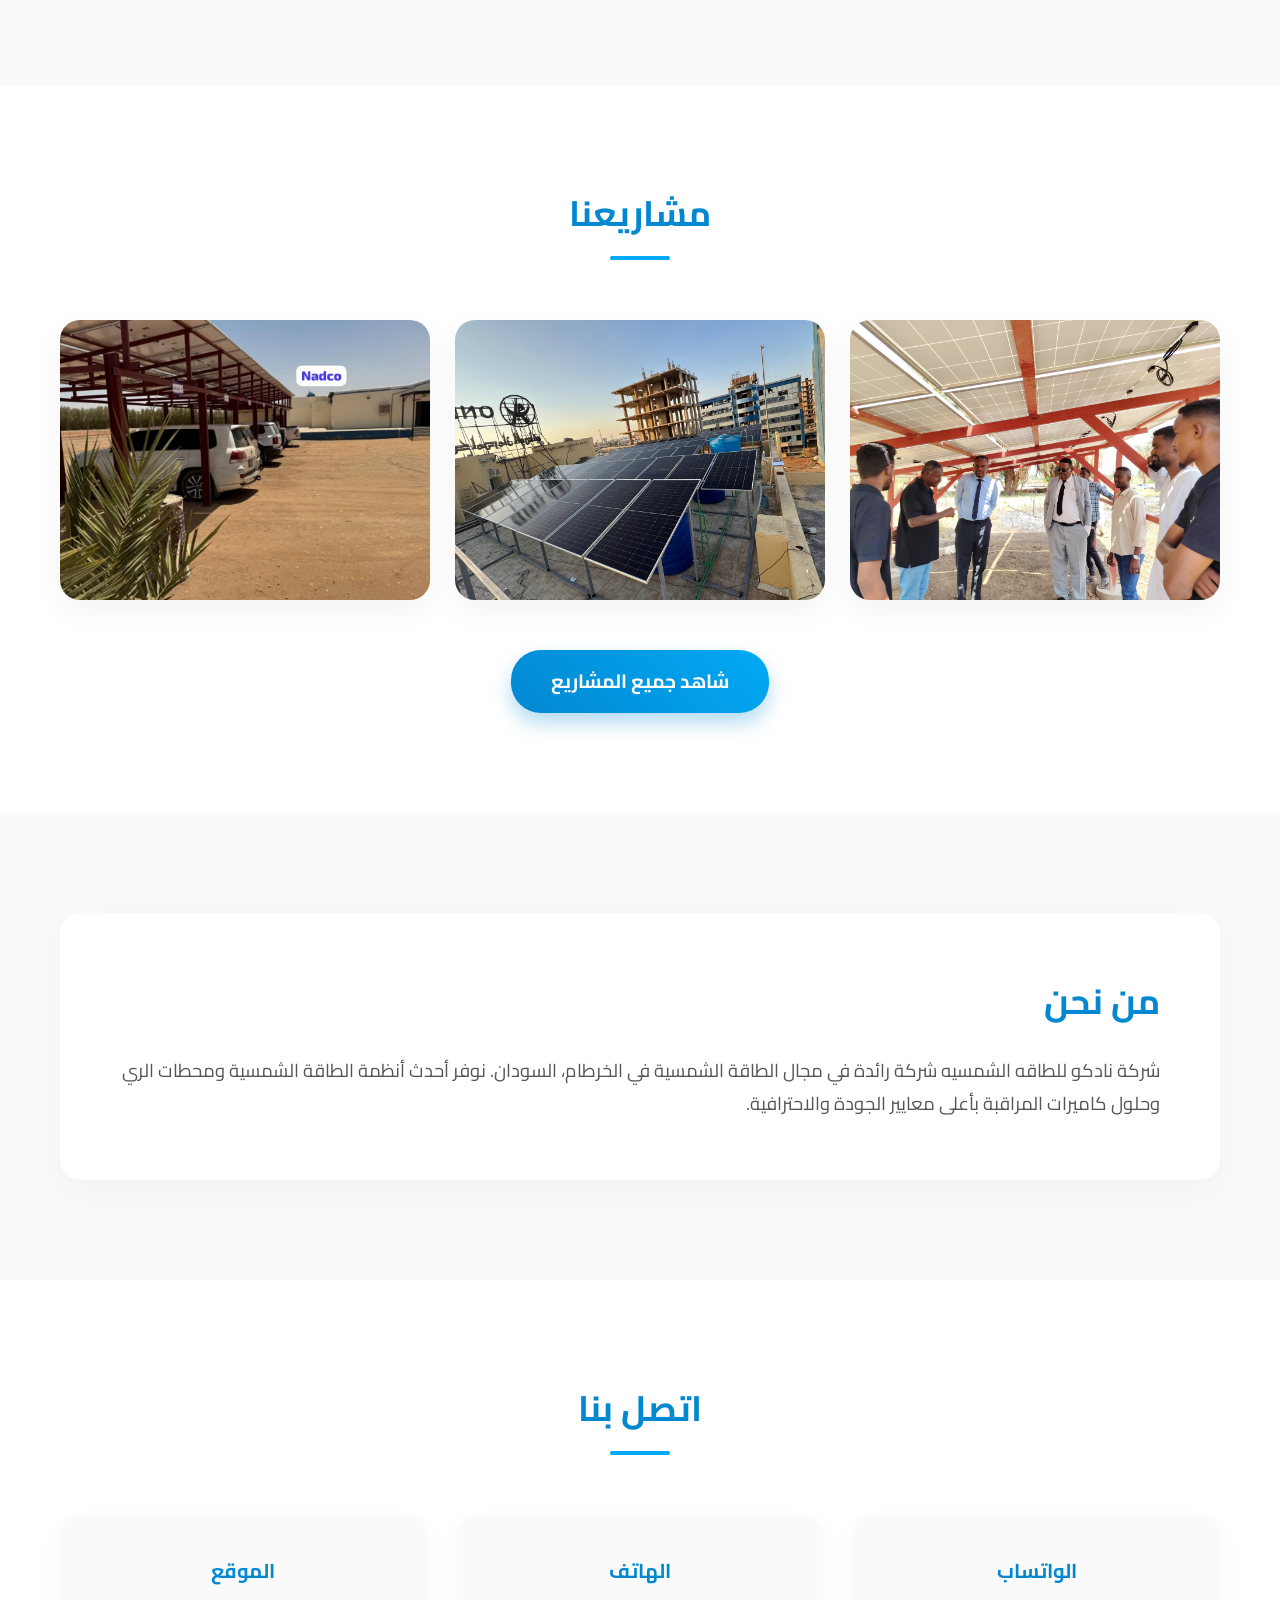
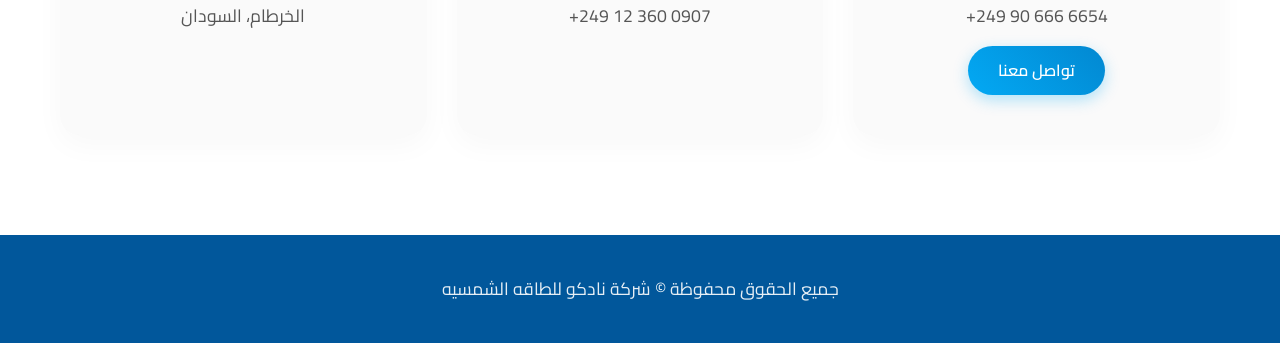
==== commit 49e06293: "Add mobile bottom navigation and fix phone number direction" ====
--- a/landing page/index.html
+++ b/landing page/index.html
@@ -574,15 +574,37 @@
         }
 
         @media (max-width: 768px) {
+            body {
+                padding-bottom: 70px;
+            }
+
             .header-content {
-                flex-direction: column;
-                gap: 15px;
+                justify-content: center;
+                gap: 0;
             }
 
             nav {
-                gap: 20px;
-                flex-wrap: wrap;
-                justify-content: center;
+                position: fixed;
+                bottom: 0;
+                left: 0;
+                right: 0;
+                background: rgba(255, 255, 255, 0.95);
+                backdrop-filter: blur(10px);
+                -webkit-backdrop-filter: blur(10px);
+                box-shadow: 0 -4px 20px rgba(0,0,0,0.05);
+                padding: 15px 10px;
+                display: flex;
+                justify-content: space-around;
+                gap: 10px;
+                z-index: 1000;
+                border-top: 1px solid rgba(0,0,0,0.05);
+                flex-wrap: nowrap;
+            }
+
+            nav a {
+                font-size: 0.9rem;
+                flex: 1;
+                text-align: center;
             }
 
             .hero {
@@ -737,12 +759,12 @@
             <div class="contact-grid">
                 <div class="contact-card reveal-up" style="transition-delay: 0.1s;">
                     <h3>الواتساب</h3>
-                    <p>+249 90 666 6654</p>
+                    <p dir="ltr">+249 90 666 6654</p>
                     <a href="https://wa.me/249906666654" class="whatsapp-btn">تواصل معنا</a>
                 </div>
                 <div class="contact-card reveal-up" style="transition-delay: 0.2s;">
                     <h3>الهاتف</h3>
-                    <p>012 360 0907</p>
+                    <p dir="ltr">+249 12 360 0907</p>
                 </div>
                 <div class="contact-card reveal-up" style="transition-delay: 0.3s;">
                     <h3>الموقع</h3>
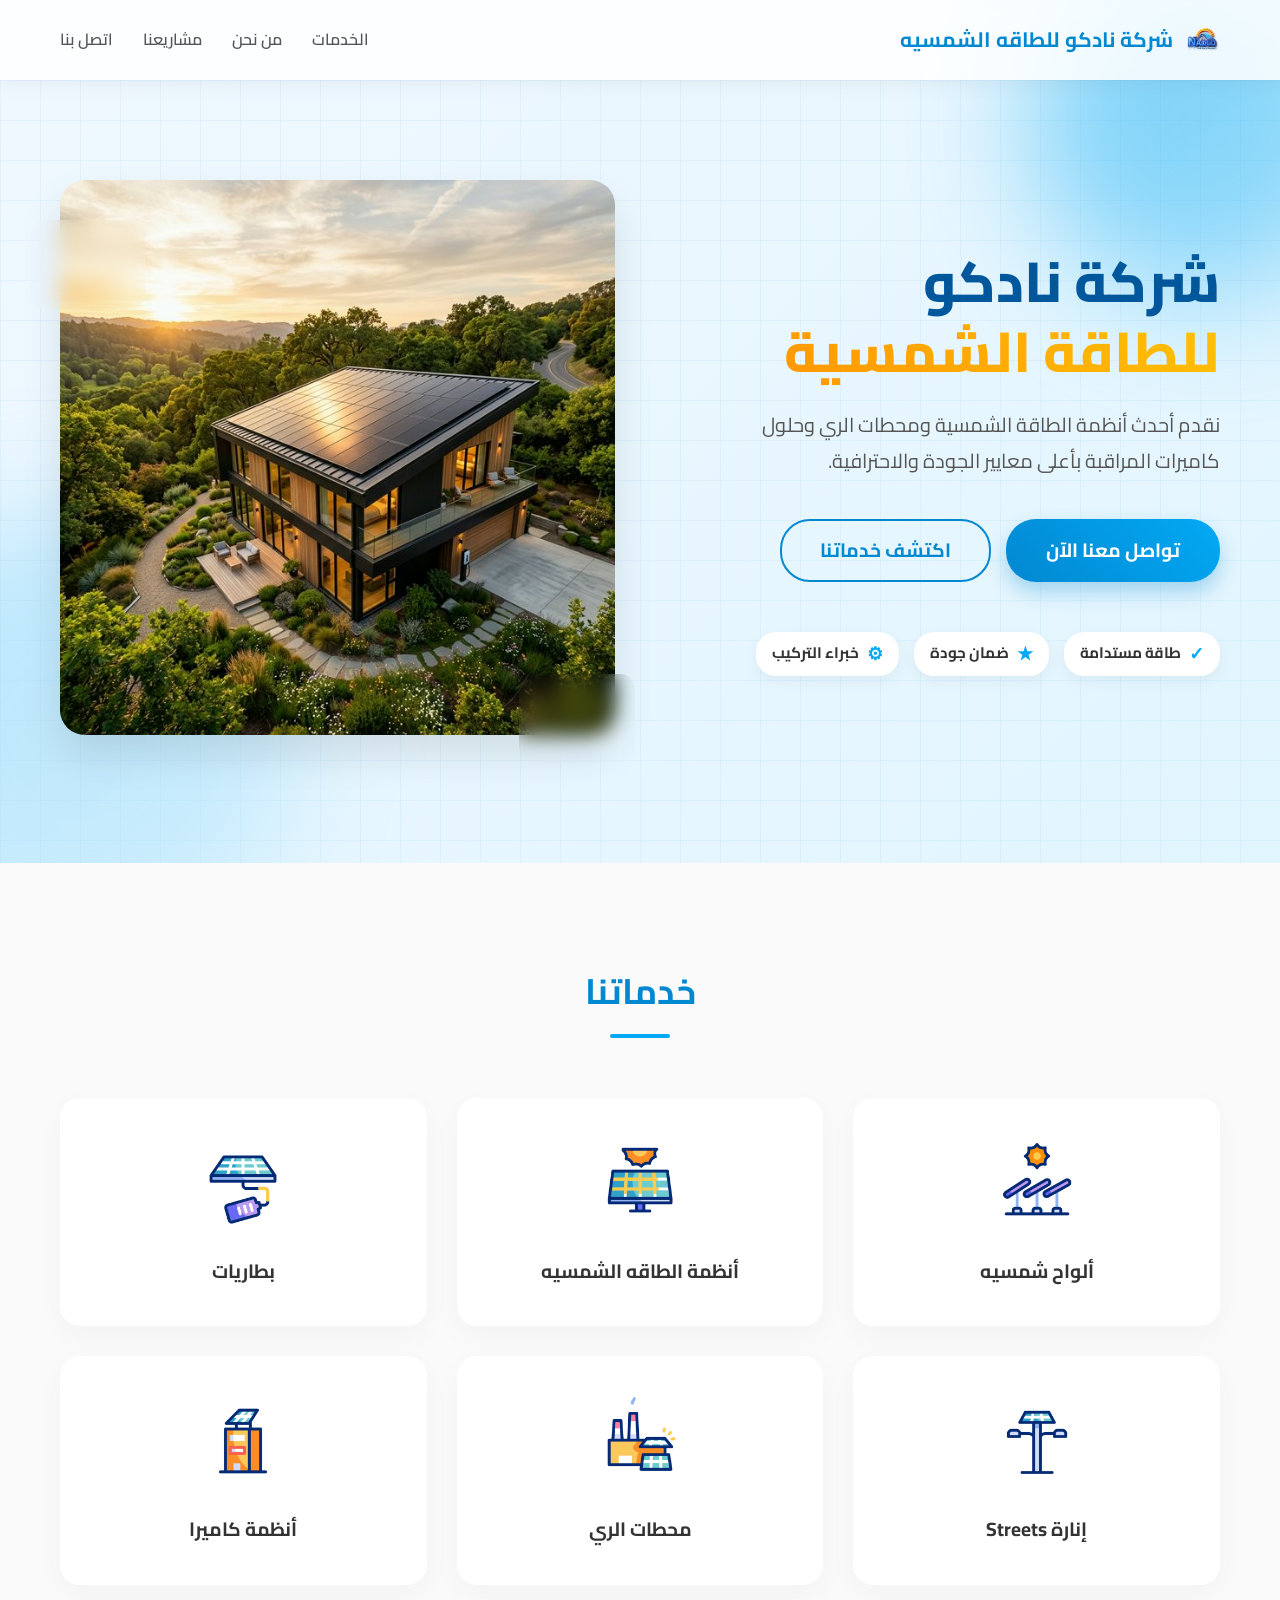
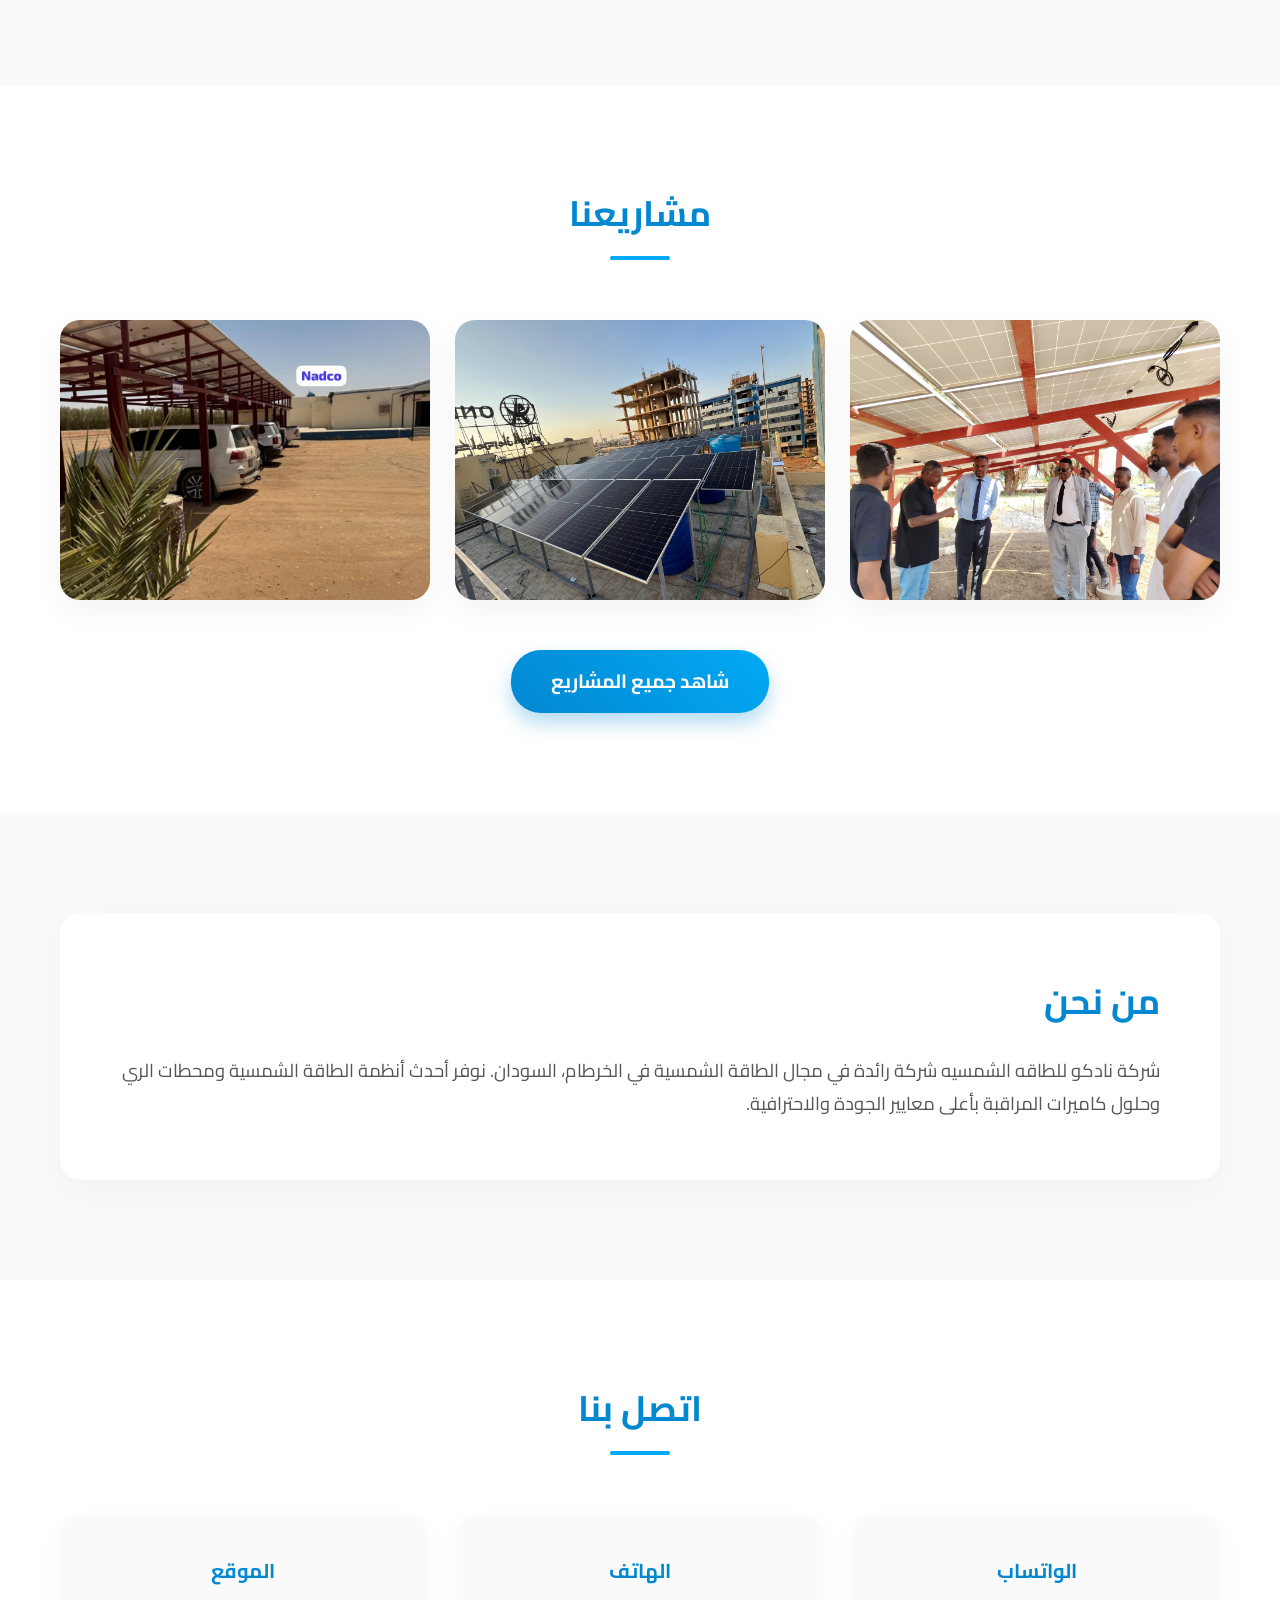
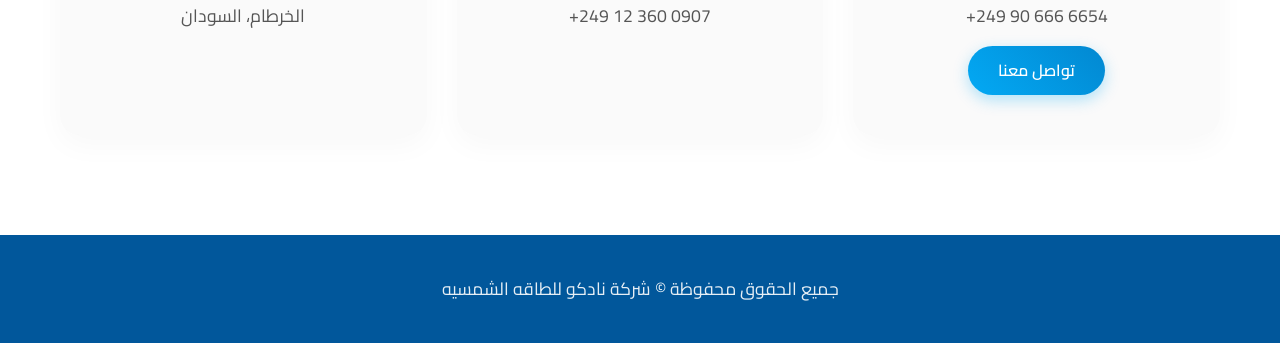
==== commit 5343a07b: "Fix header background on mobile" ====
--- a/landing page/index.html
+++ b/landing page/index.html
@@ -574,6 +574,12 @@
         }
 
         @media (max-width: 768px) {
+            header {
+                backdrop-filter: none;
+                -webkit-backdrop-filter: none;
+                background: #ffffff;
+            }
+
             body {
                 padding-bottom: 70px;
             }
